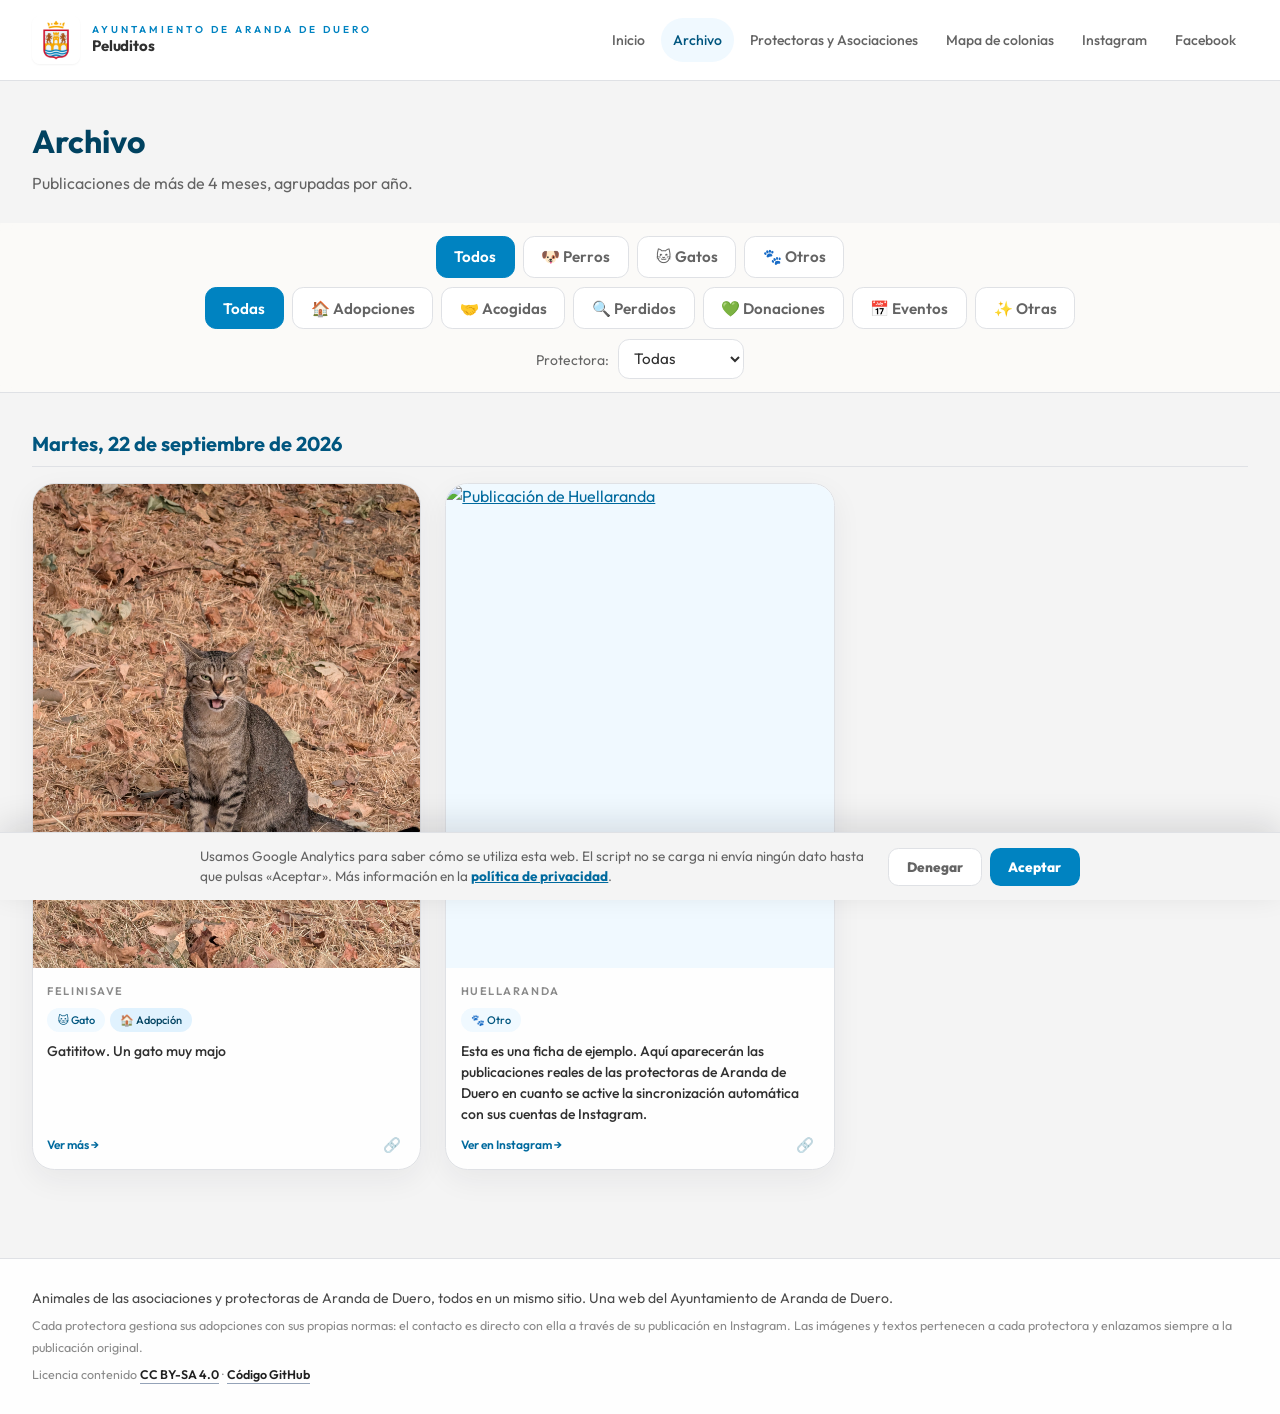
==== archivo/index.html @ 73ac8a9b "Mover las fichas de animales fuera del fondo azul en la portada El fondo azul del servicio municipal" ====
<!doctype html>
<html lang="es">
<head>
  <meta charset="utf-8">
  <meta name="viewport" content="width=device-width, initial-scale=1">
  <base href="../">
  <title>Archivo — Peluditos</title>
  <meta name="description" content="Archivo por años de las publicaciones de las protectoras y asociaciones de animales de Aranda de Duero.">
  <link rel="canonical" href="https://peluditos.arandadeduero.dev/archivo/">
  <meta property="og:type" content="website">
  <meta property="og:site_name" content="Peluditos">
  <meta property="og:locale" content="es_ES">
  <meta property="og:title" content="Archivo — Peluditos">
  <meta property="og:description" content="Archivo por años de las publicaciones de las protectoras y asociaciones de animales de Aranda de Duero.">
  <meta property="og:url" content="https://peluditos.arandadeduero.dev/archivo/">
  <meta property="og:image" content="https://peluditos.arandadeduero.dev/img/og.jpg?v=3">
  <meta property="og:image:width" content="1200">
  <meta property="og:image:height" content="630">
  <meta property="og:image:alt" content="Un cachorro y un gatito jugando juntos">
  <meta name="twitter:card" content="summary_large_image">
  <meta name="twitter:title" content="Archivo — Peluditos">
  <meta name="twitter:description" content="Archivo por años de las publicaciones de las protectoras de Aranda de Duero.">
  <meta name="twitter:image" content="https://peluditos.arandadeduero.dev/img/og.jpg?v=3">
  <link rel="icon" href="img/logo-web.jpg">
  <link rel="preconnect" href="https://fonts.googleapis.com">
  <link rel="preconnect" href="https://fonts.gstatic.com" crossorigin>
  <link href="https://fonts.googleapis.com/css2?family=Outfit:wght@300..800&display=swap" rel="stylesheet">
  <link rel="stylesheet" href="styles.css?v=7">
</head>
<body data-source="archive">
  <header class="topbar">
    <div class="container topbar__inner">
      <a class="brand" href="./">
        <img class="brand__logo" src="img/logo-web.jpg" alt="Peluditos">
        <span class="brand__text">
          <span class="brand__kicker">Ayuntamiento de Aranda de Duero</span>
          <span class="brand__title">Peluditos</span>
        </span>
      </a>
      <button class="nav-toggle" aria-label="Abrir menú" aria-expanded="false" aria-controls="mainnav">☰</button>
      <nav class="mainnav" id="mainnav" aria-label="Menú principal">
        <a href="./">Inicio</a>
        <a href="archivo/" class="is-active">Archivo</a>
        <a href="protectoras/">Protectoras y Asociaciones</a>
        <a href="mapa-colonias/">Mapa de colonias</a>
        <a href="https://www.instagram.com/ayuntamientoarandadeduero" target="_blank" rel="noopener">Instagram</a>
        <a href="https://www.facebook.com/aytoarandadeduero" target="_blank" rel="noopener">Facebook</a>
      </nav>
    </div>
  </header>

  <div class="container">
    <h1 class="page-title">Archivo</h1>
    <p class="page-lead">Publicaciones de más de 4 meses, agrupadas por año.</p>
  </div>

  <nav class="filters">
    <div class="filters__types" role="group" aria-label="Filtrar por tipo de animal">
      <button data-type="todos" class="is-active">Todos</button>
      <button data-type="perro">🐶 Perros</button>
      <button data-type="gato">🐱 Gatos</button>
      <button data-type="otro">🐾 Otros</button>
    </div>
    <div class="filters__cats" role="group" aria-label="Filtrar por categoría de publicación">
      <button data-cat="todas" class="is-active">Todas</button>
      <button data-cat="adopcion">🏠 Adopciones</button>
      <button data-cat="acogida">🤝 Acogidas</button>
      <button data-cat="perdido">🔍 Perdidos</button>
      <button data-cat="donacion">💚 Donaciones</button>
      <button data-cat="evento">📅 Eventos</button>
      <button data-cat="otro">✨ Otras</button>
    </div>
    <label class="filters__shelter">
      Protectora:
      <select id="shelter"><option value="todas">Todas</option></select>
    </label>
  </nav>

  <main class="container">
    <div id="grid"></div>
    <p id="empty" class="empty" hidden>Todavía no hay nada en el archivo. Las publicaciones pasan aquí al superar los 4 meses.</p>
    <nav id="pager" class="pager" aria-label="Paginación" hidden></nav>
  </main>

  <footer class="site-footer">
    <div class="container site-footer__inner">
      <p>Animales de las asociaciones y protectoras de Aranda de Duero, todos en un mismo sitio.
         Una web del Ayuntamiento de Aranda de Duero.</p>
      <p class="fineprint">Cada protectora gestiona sus adopciones con sus propias normas: el contacto es directo con ella
         a través de su publicación en Instagram. Las imágenes y textos pertenecen a cada protectora
         y enlazamos siempre a la publicación original.</p>
      <p class="fineprint">Licencia contenido <a href="https://creativecommons.org/licenses/by-sa/4.0/deed.es" target="_blank" rel="noopener">CC BY-SA 4.0</a>
         · <a href="https://github.com/arandadeduero/peluditos" target="_blank" rel="noopener">Código GitHub</a></p>
    </div>
  </footer>

  <div class="analytics-consent" data-analytics-consent role="region" aria-label="Aviso de privacidad y analítica" hidden>
    <p class="analytics-consent-text">
      Usamos Google Analytics para saber cómo se utiliza esta web. El script no se carga ni envía ningún dato hasta que pulsas «Aceptar». Más información en la
      <a href="https://www.arandadeduero.es/politica-privacidad/" target="_blank" rel="noopener">política de privacidad</a>.
    </p>
    <div class="analytics-consent-actions">
      <button class="analytics-consent-btn analytics-consent-deny" type="button" data-analytics-consent-deny>Denegar</button>
      <button class="analytics-consent-btn analytics-consent-accept" type="button" data-analytics-consent-accept>Aceptar</button>
    </div>
  </div>

  <script src="app.js?v=1" defer></script>
  <script src="nav.js?v=1" defer></script>
  <script src="analytics.js?v=1" defer></script>
</body>
</html>
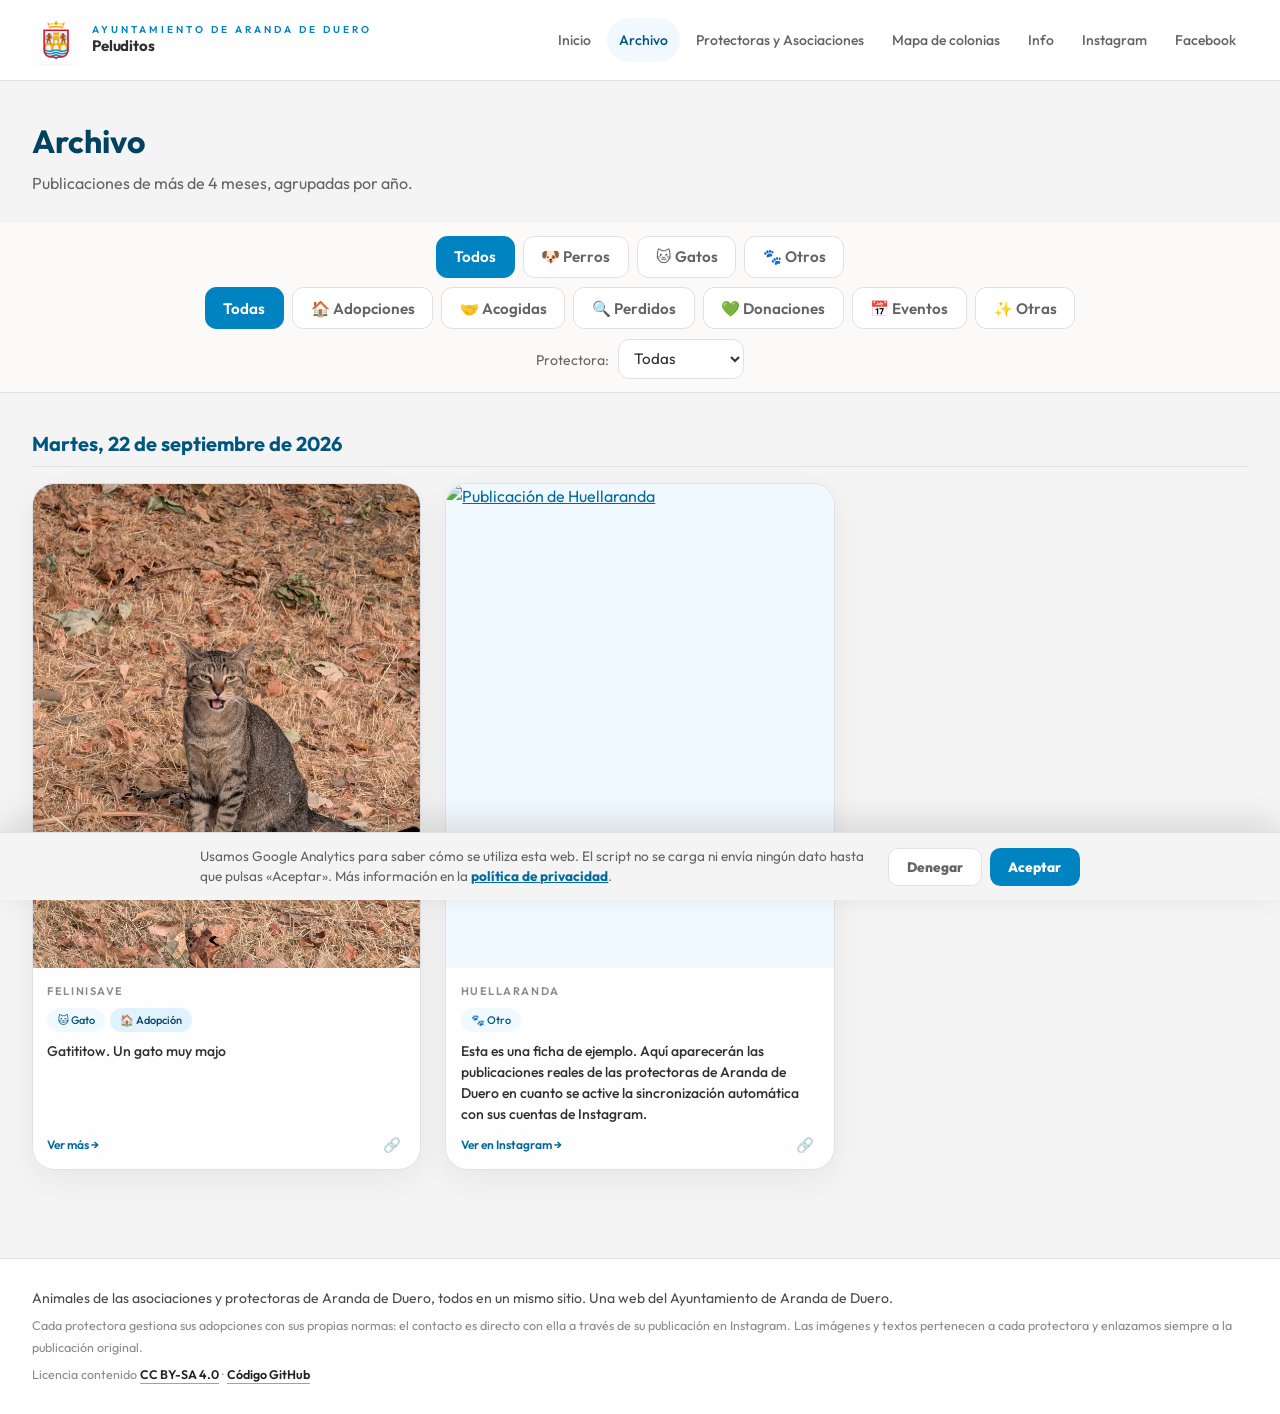
==== commit 35ddb82e: "Mover las estadísticas a una nueva página /info Las 4 tarjetas de estadísticas del programa de colon" ====
--- a/archivo/index.html
+++ b/archivo/index.html
@@ -25,7 +25,7 @@
   <link rel="preconnect" href="https://fonts.googleapis.com">
   <link rel="preconnect" href="https://fonts.gstatic.com" crossorigin>
   <link href="https://fonts.googleapis.com/css2?family=Outfit:wght@300..800&display=swap" rel="stylesheet">
-  <link rel="stylesheet" href="styles.css?v=7">
+  <link rel="stylesheet" href="styles.css?v=8">
 </head>
 <body data-source="archive">
   <header class="topbar">
@@ -43,6 +43,7 @@
         <a href="archivo/" class="is-active">Archivo</a>
         <a href="protectoras/">Protectoras y Asociaciones</a>
         <a href="mapa-colonias/">Mapa de colonias</a>
+        <a href="info/">Info</a>
         <a href="https://www.instagram.com/ayuntamientoarandadeduero" target="_blank" rel="noopener">Instagram</a>
         <a href="https://www.facebook.com/aytoarandadeduero" target="_blank" rel="noopener">Facebook</a>
       </nav>
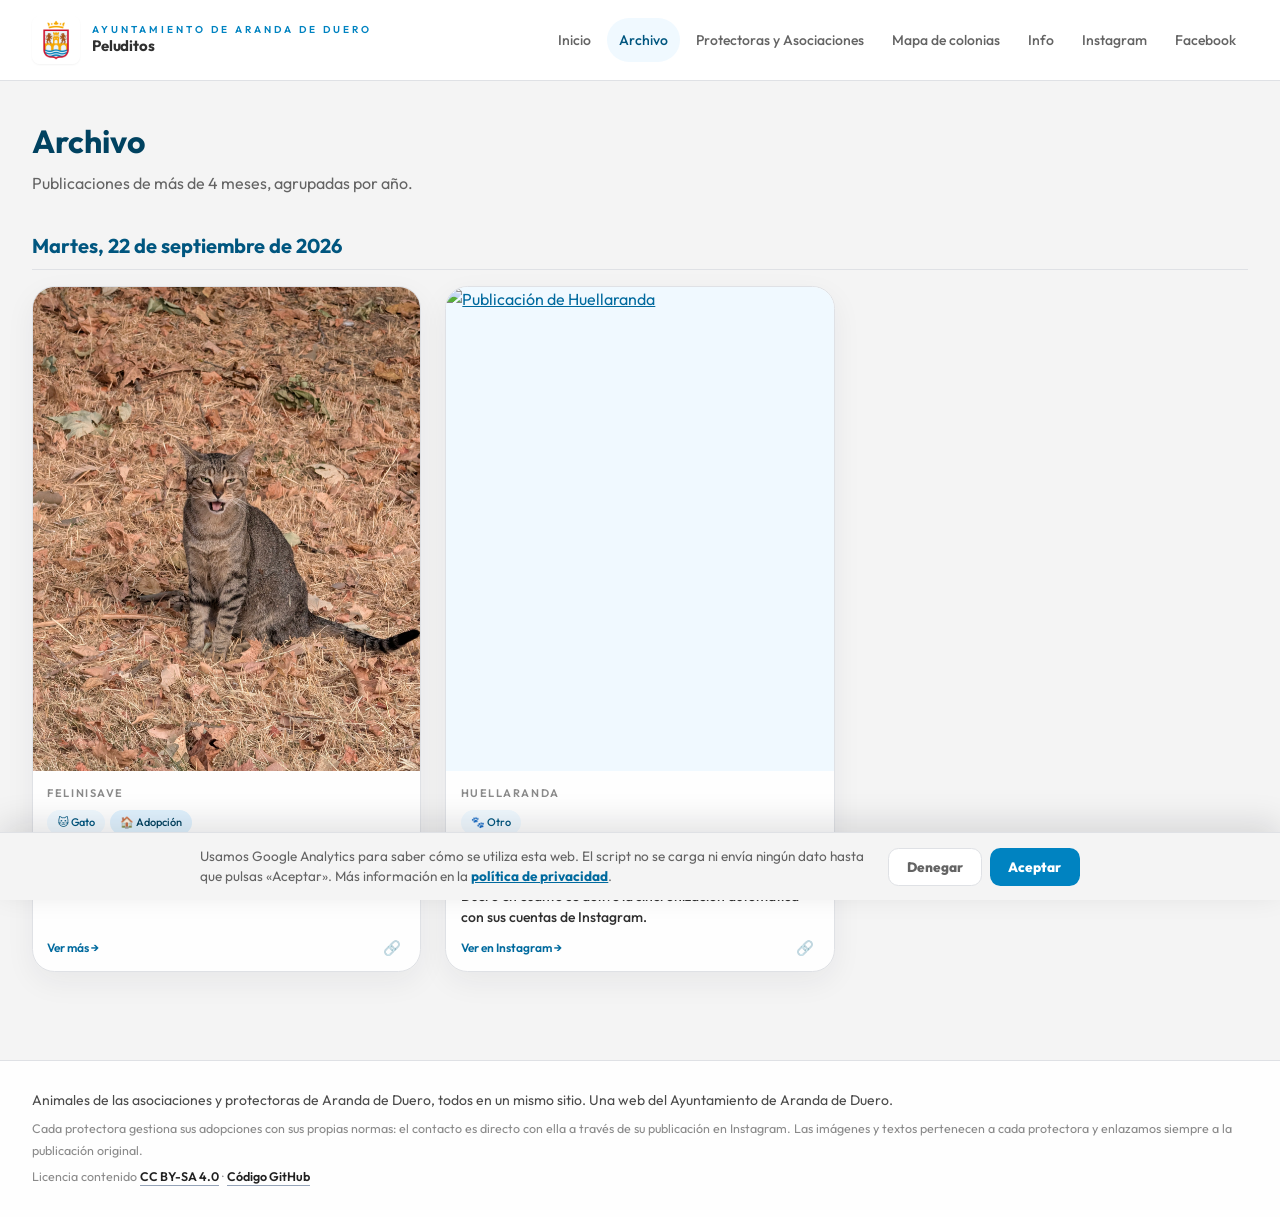
==== commit 7cdcc088: "Quitar la barra de filtros de /archivo Con tan poco contenido archivado, filtrar no aporta nada. De " ====
--- a/archivo/index.html
+++ b/archivo/index.html
@@ -25,7 +25,7 @@
   <link rel="preconnect" href="https://fonts.googleapis.com">
   <link rel="preconnect" href="https://fonts.gstatic.com" crossorigin>
   <link href="https://fonts.googleapis.com/css2?family=Outfit:wght@300..800&display=swap" rel="stylesheet">
-  <link rel="stylesheet" href="styles.css?v=8">
+  <link rel="stylesheet" href="styles.css?v=9">
 </head>
 <body data-source="archive">
   <header class="topbar">
@@ -54,28 +54,6 @@
     <h1 class="page-title">Archivo</h1>
     <p class="page-lead">Publicaciones de más de 4 meses, agrupadas por año.</p>
   </div>
-
-  <nav class="filters">
-    <div class="filters__types" role="group" aria-label="Filtrar por tipo de animal">
-      <button data-type="todos" class="is-active">Todos</button>
-      <button data-type="perro">🐶 Perros</button>
-      <button data-type="gato">🐱 Gatos</button>
-      <button data-type="otro">🐾 Otros</button>
-    </div>
-    <div class="filters__cats" role="group" aria-label="Filtrar por categoría de publicación">
-      <button data-cat="todas" class="is-active">Todas</button>
-      <button data-cat="adopcion">🏠 Adopciones</button>
-      <button data-cat="acogida">🤝 Acogidas</button>
-      <button data-cat="perdido">🔍 Perdidos</button>
-      <button data-cat="donacion">💚 Donaciones</button>
-      <button data-cat="evento">📅 Eventos</button>
-      <button data-cat="otro">✨ Otras</button>
-    </div>
-    <label class="filters__shelter">
-      Protectora:
-      <select id="shelter"><option value="todas">Todas</option></select>
-    </label>
-  </nav>
 
   <main class="container">
     <div id="grid"></div>
@@ -106,7 +84,7 @@
     </div>
   </div>
 
-  <script src="app.js?v=1" defer></script>
+  <script src="app.js?v=2" defer></script>
   <script src="nav.js?v=1" defer></script>
   <script src="analytics.js?v=1" defer></script>
 </body>
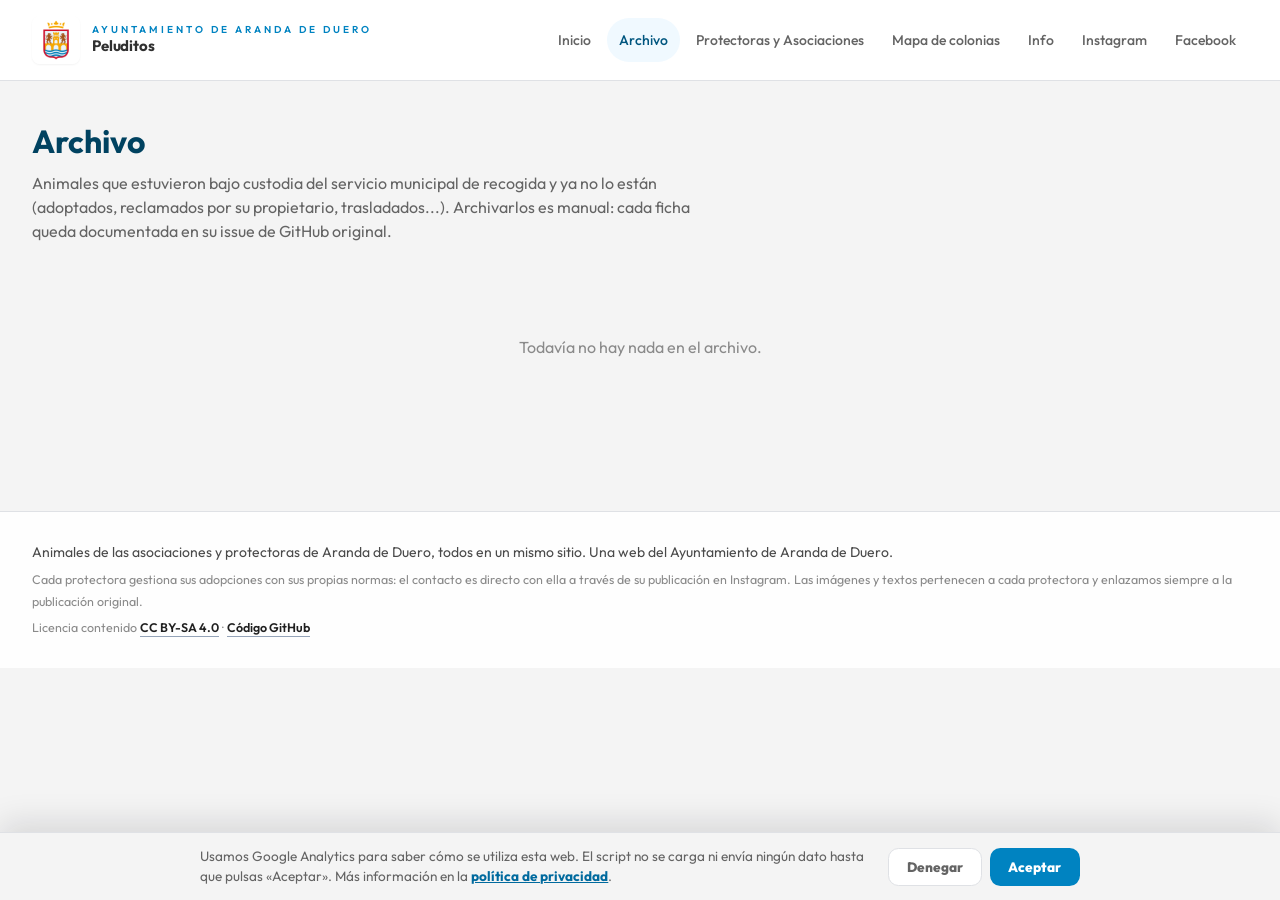
==== commit 3644ffbb: "Pivotar el flujo de issues: solo animales recogidos, sin protectoras Las protectoras/asociaciones ge" ====
--- a/archivo/index.html
+++ b/archivo/index.html
@@ -5,13 +5,13 @@
   <meta name="viewport" content="width=device-width, initial-scale=1">
   <base href="../">
   <title>Archivo — Peluditos</title>
-  <meta name="description" content="Archivo por años de las publicaciones de las protectoras y asociaciones de animales de Aranda de Duero.">
+  <meta name="description" content="Archivo de animales que ya no están bajo custodia del servicio municipal de recogida de Aranda de Duero.">
   <link rel="canonical" href="https://peluditos.arandadeduero.dev/archivo/">
   <meta property="og:type" content="website">
   <meta property="og:site_name" content="Peluditos">
   <meta property="og:locale" content="es_ES">
   <meta property="og:title" content="Archivo — Peluditos">
-  <meta property="og:description" content="Archivo por años de las publicaciones de las protectoras y asociaciones de animales de Aranda de Duero.">
+  <meta property="og:description" content="Archivo de animales que ya no están bajo custodia del servicio municipal de recogida de Aranda de Duero.">
   <meta property="og:url" content="https://peluditos.arandadeduero.dev/archivo/">
   <meta property="og:image" content="https://peluditos.arandadeduero.dev/img/og.jpg?v=3">
   <meta property="og:image:width" content="1200">
@@ -19,15 +19,15 @@
   <meta property="og:image:alt" content="Un cachorro y un gatito jugando juntos">
   <meta name="twitter:card" content="summary_large_image">
   <meta name="twitter:title" content="Archivo — Peluditos">
-  <meta name="twitter:description" content="Archivo por años de las publicaciones de las protectoras de Aranda de Duero.">
+  <meta name="twitter:description" content="Archivo de animales que ya no están bajo custodia del servicio municipal de recogida de Aranda de Duero.">
   <meta name="twitter:image" content="https://peluditos.arandadeduero.dev/img/og.jpg?v=3">
   <link rel="icon" href="img/logo-web.jpg">
   <link rel="preconnect" href="https://fonts.googleapis.com">
   <link rel="preconnect" href="https://fonts.gstatic.com" crossorigin>
   <link href="https://fonts.googleapis.com/css2?family=Outfit:wght@300..800&display=swap" rel="stylesheet">
-  <link rel="stylesheet" href="styles.css?v=9">
+  <link rel="stylesheet" href="styles.css?v=12">
 </head>
-<body data-source="archive">
+<body>
   <header class="topbar">
     <div class="container topbar__inner">
       <a class="brand" href="./">
@@ -52,13 +52,14 @@
 
   <div class="container">
     <h1 class="page-title">Archivo</h1>
-    <p class="page-lead">Publicaciones de más de 4 meses, agrupadas por año.</p>
+    <p class="page-lead">Animales que estuvieron bajo custodia del servicio municipal de recogida
+       y ya no lo están (adoptados, reclamados por su propietario, trasladados...). Archivarlos es
+       manual: cada ficha queda documentada en su issue de GitHub original.</p>
   </div>
 
   <main class="container">
-    <div id="grid"></div>
-    <p id="empty" class="empty" hidden>Todavía no hay nada en el archivo. Las publicaciones pasan aquí al superar los 4 meses.</p>
-    <nav id="pager" class="pager" aria-label="Paginación" hidden></nav>
+    <ul id="archivo-list" class="archivo-list" aria-label="Fichas archivadas"></ul>
+    <p id="archivo-empty" class="empty" hidden>Todavía no hay nada en el archivo.</p>
   </main>
 
   <footer class="site-footer">
@@ -84,7 +85,7 @@
     </div>
   </div>
 
-  <script src="app.js?v=2" defer></script>
+  <script src="archivo.js?v=1" defer></script>
   <script src="nav.js?v=1" defer></script>
   <script src="analytics.js?v=1" defer></script>
 </body>
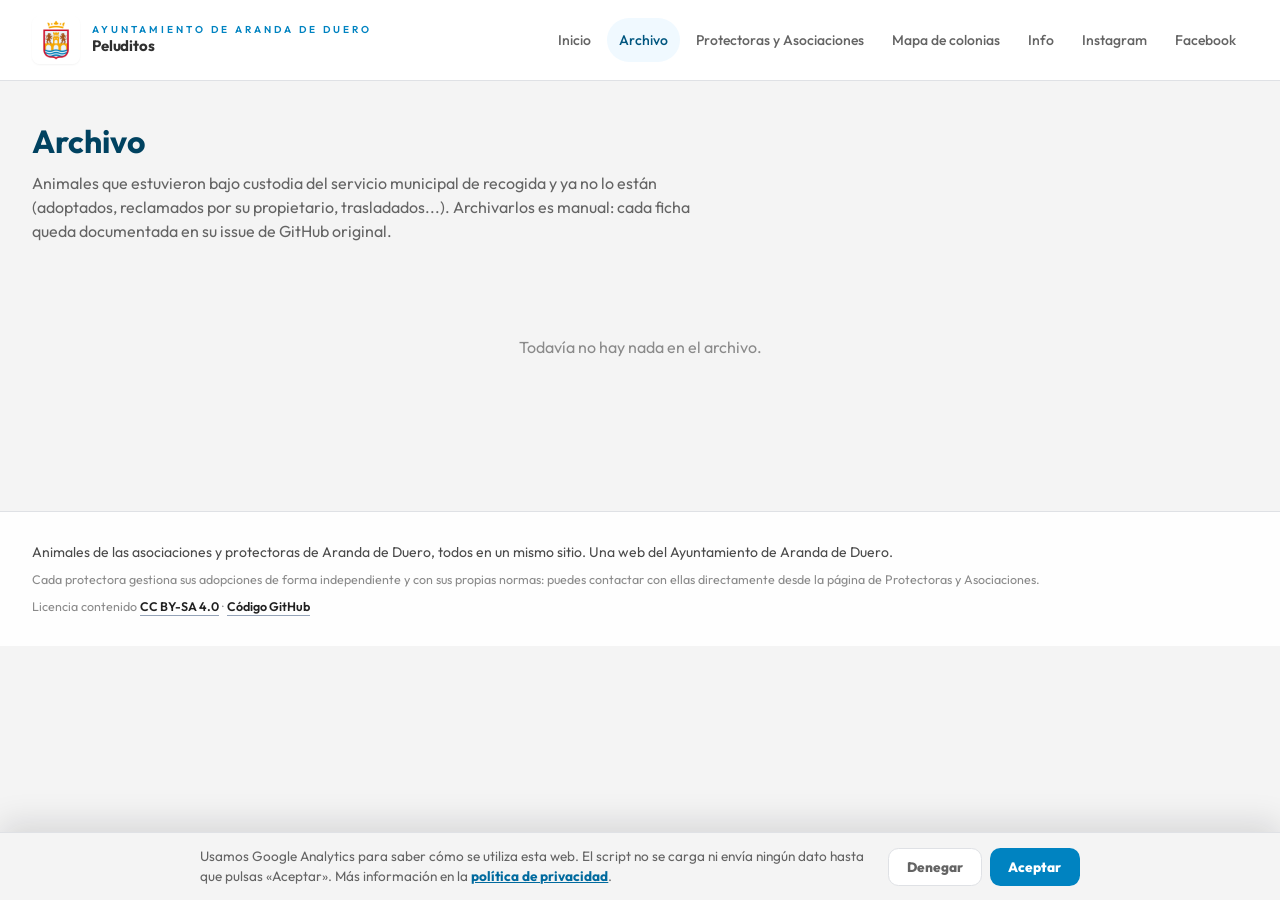
==== commit cb74fd27: "Eliminar el cron diario y limpiar CSS/contenido obsoleto Revisión en profundidad tras el pivote de e" ====
--- a/archivo/index.html
+++ b/archivo/index.html
@@ -25,7 +25,7 @@
   <link rel="preconnect" href="https://fonts.googleapis.com">
   <link rel="preconnect" href="https://fonts.gstatic.com" crossorigin>
   <link href="https://fonts.googleapis.com/css2?family=Outfit:wght@300..800&display=swap" rel="stylesheet">
-  <link rel="stylesheet" href="styles.css?v=12">
+  <link rel="stylesheet" href="styles.css?v=13">
 </head>
 <body>
   <header class="topbar">
@@ -66,9 +66,8 @@
     <div class="container site-footer__inner">
       <p>Animales de las asociaciones y protectoras de Aranda de Duero, todos en un mismo sitio.
          Una web del Ayuntamiento de Aranda de Duero.</p>
-      <p class="fineprint">Cada protectora gestiona sus adopciones con sus propias normas: el contacto es directo con ella
-         a través de su publicación en Instagram. Las imágenes y textos pertenecen a cada protectora
-         y enlazamos siempre a la publicación original.</p>
+      <p class="fineprint">Cada protectora gestiona sus adopciones de forma independiente y con sus propias normas:
+         puedes contactar con ellas directamente desde la página de Protectoras y Asociaciones.</p>
       <p class="fineprint">Licencia contenido <a href="https://creativecommons.org/licenses/by-sa/4.0/deed.es" target="_blank" rel="noopener">CC BY-SA 4.0</a>
          · <a href="https://github.com/arandadeduero/peluditos" target="_blank" rel="noopener">Código GitHub</a></p>
     </div>
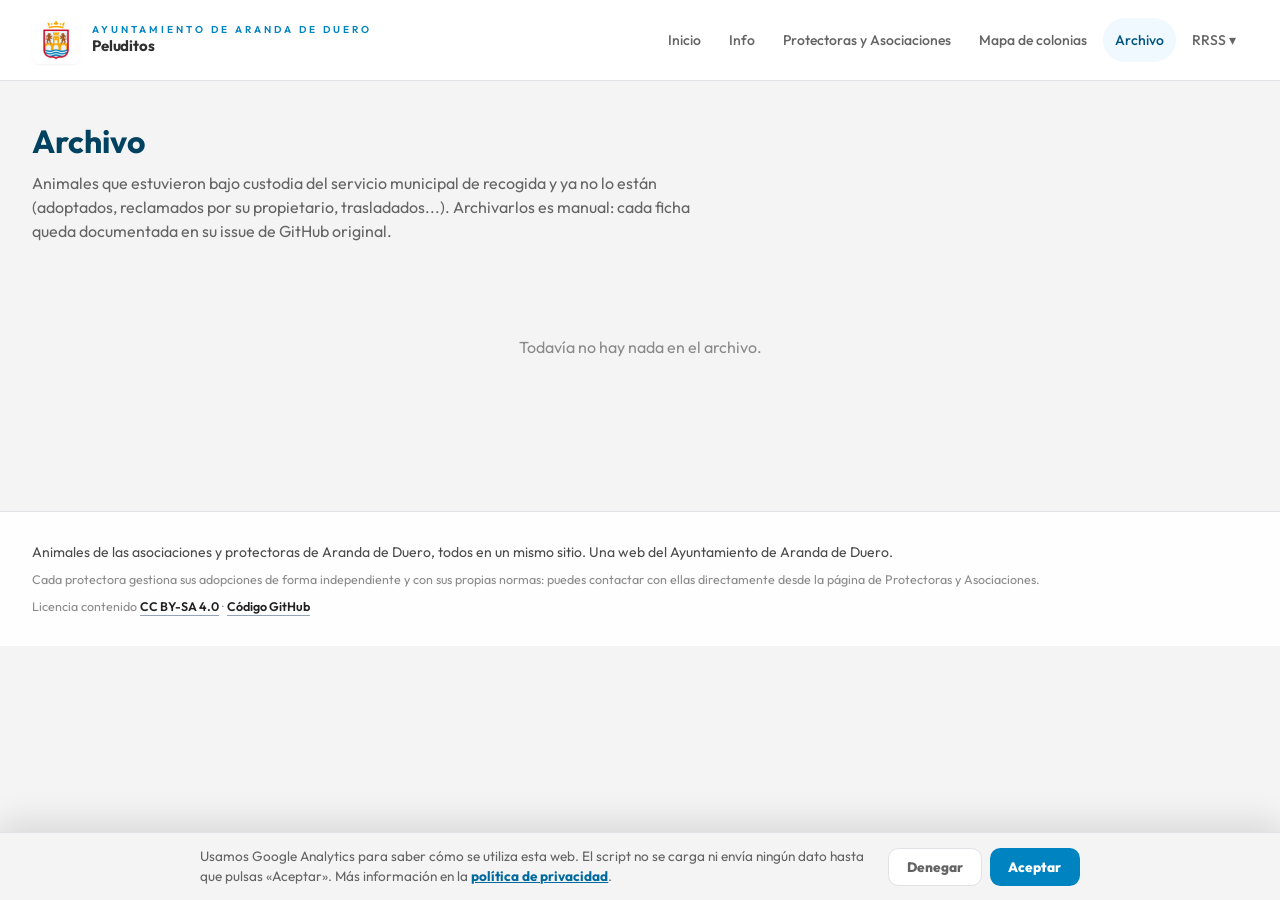
==== commit 959cbf73: "Reordenar el menú y agrupar RRSS en un desplegable Orden nuevo: Inicio, Info, Protectoras y Asociaci" ====
--- a/archivo/index.html
+++ b/archivo/index.html
@@ -25,7 +25,7 @@
   <link rel="preconnect" href="https://fonts.googleapis.com">
   <link rel="preconnect" href="https://fonts.gstatic.com" crossorigin>
   <link href="https://fonts.googleapis.com/css2?family=Outfit:wght@300..800&display=swap" rel="stylesheet">
-  <link rel="stylesheet" href="styles.css?v=13">
+  <link rel="stylesheet" href="styles.css?v=14">
 </head>
 <body>
   <header class="topbar">
@@ -40,12 +40,17 @@
       <button class="nav-toggle" aria-label="Abrir menú" aria-expanded="false" aria-controls="mainnav">☰</button>
       <nav class="mainnav" id="mainnav" aria-label="Menú principal">
         <a href="./">Inicio</a>
-        <a href="archivo/" class="is-active">Archivo</a>
+        <a href="info/">Info</a>
         <a href="protectoras/">Protectoras y Asociaciones</a>
         <a href="mapa-colonias/">Mapa de colonias</a>
-        <a href="info/">Info</a>
-        <a href="https://www.instagram.com/ayuntamientoarandadeduero" target="_blank" rel="noopener">Instagram</a>
-        <a href="https://www.facebook.com/aytoarandadeduero" target="_blank" rel="noopener">Facebook</a>
+        <a href="archivo/" class="is-active">Archivo</a>
+        <div class="nav-dropdown" data-nav-dropdown>
+          <button class="nav-dropdown__toggle" type="button" aria-haspopup="true" aria-expanded="false">RRSS ▾</button>
+          <div class="nav-dropdown__menu">
+            <a href="https://www.instagram.com/ayuntamientoarandadeduero" target="_blank" rel="noopener">📷 Instagram</a>
+            <a href="https://www.facebook.com/aytoarandadeduero" target="_blank" rel="noopener">📘 Facebook</a>
+          </div>
+        </div>
       </nav>
     </div>
   </header>
@@ -85,7 +90,7 @@
   </div>
 
   <script src="archivo.js?v=1" defer></script>
-  <script src="nav.js?v=1" defer></script>
+  <script src="nav.js?v=3" defer></script>
   <script src="analytics.js?v=1" defer></script>
 </body>
 </html>
